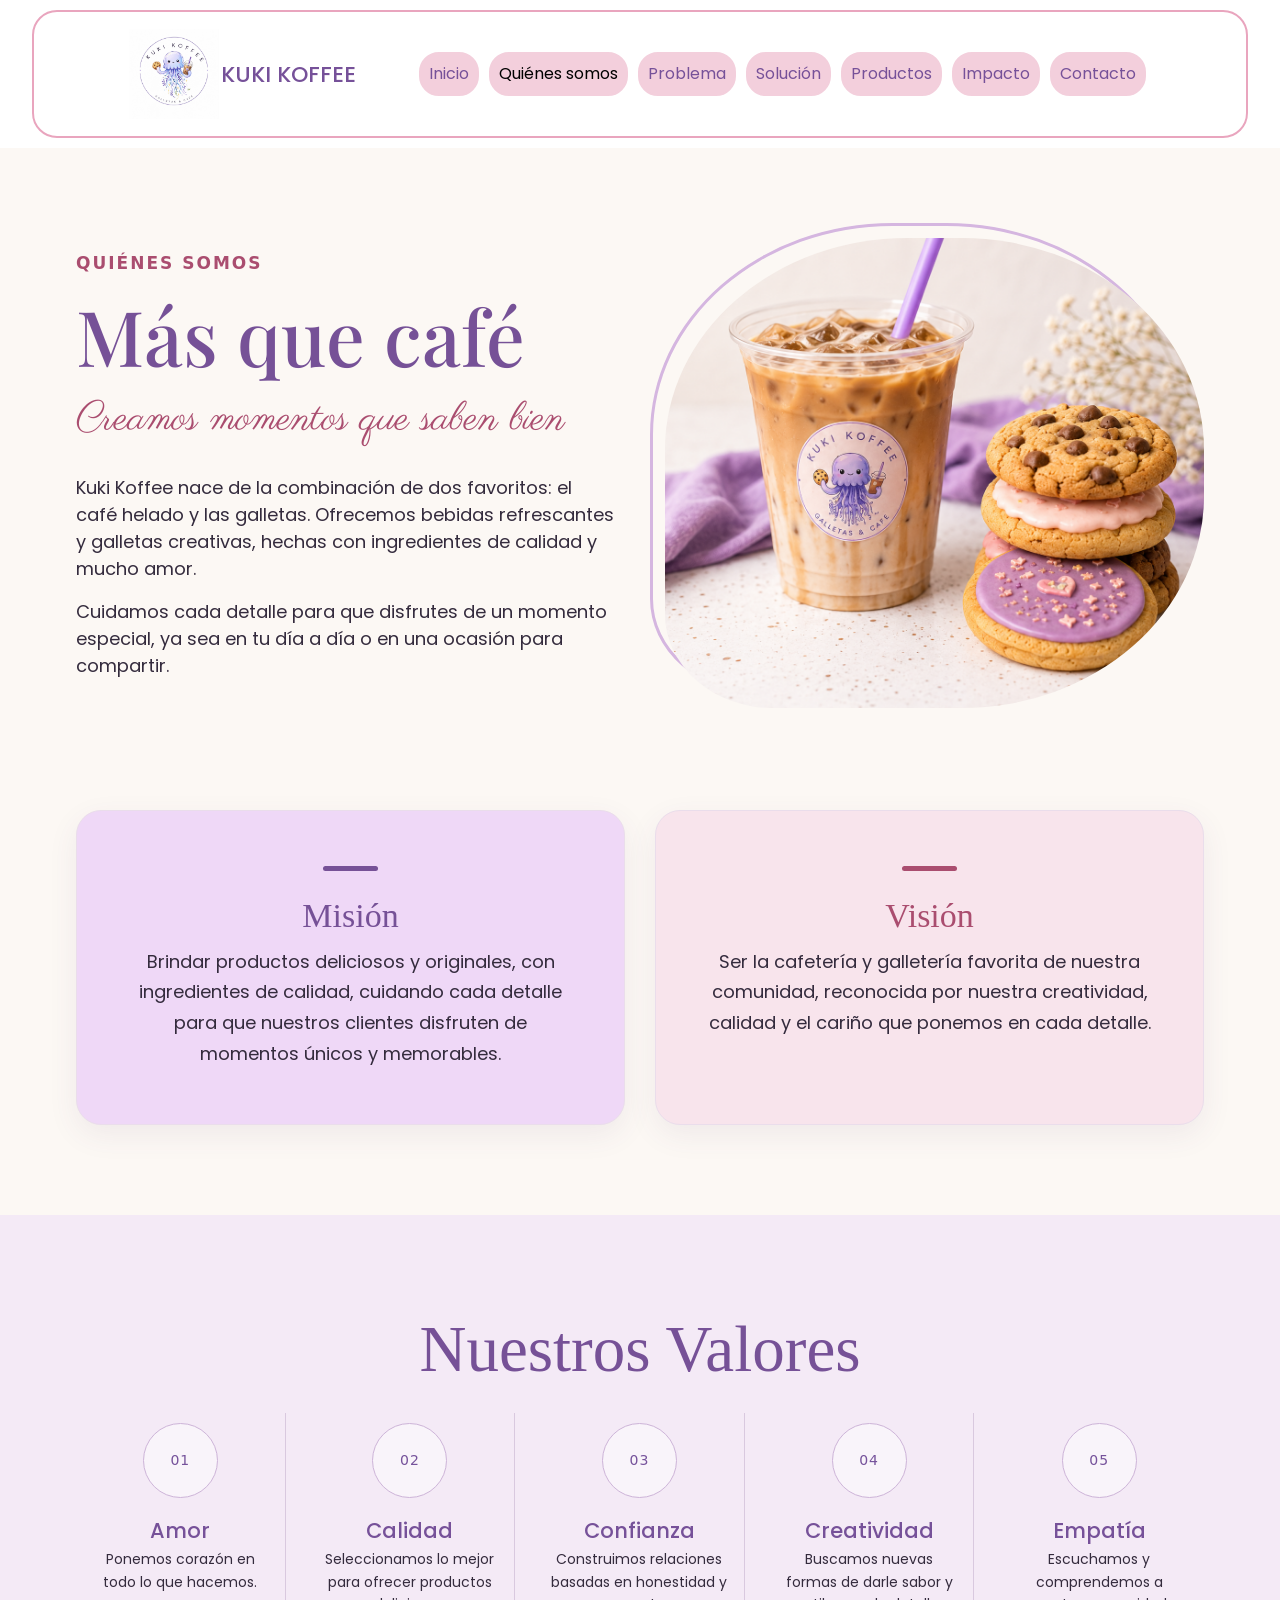
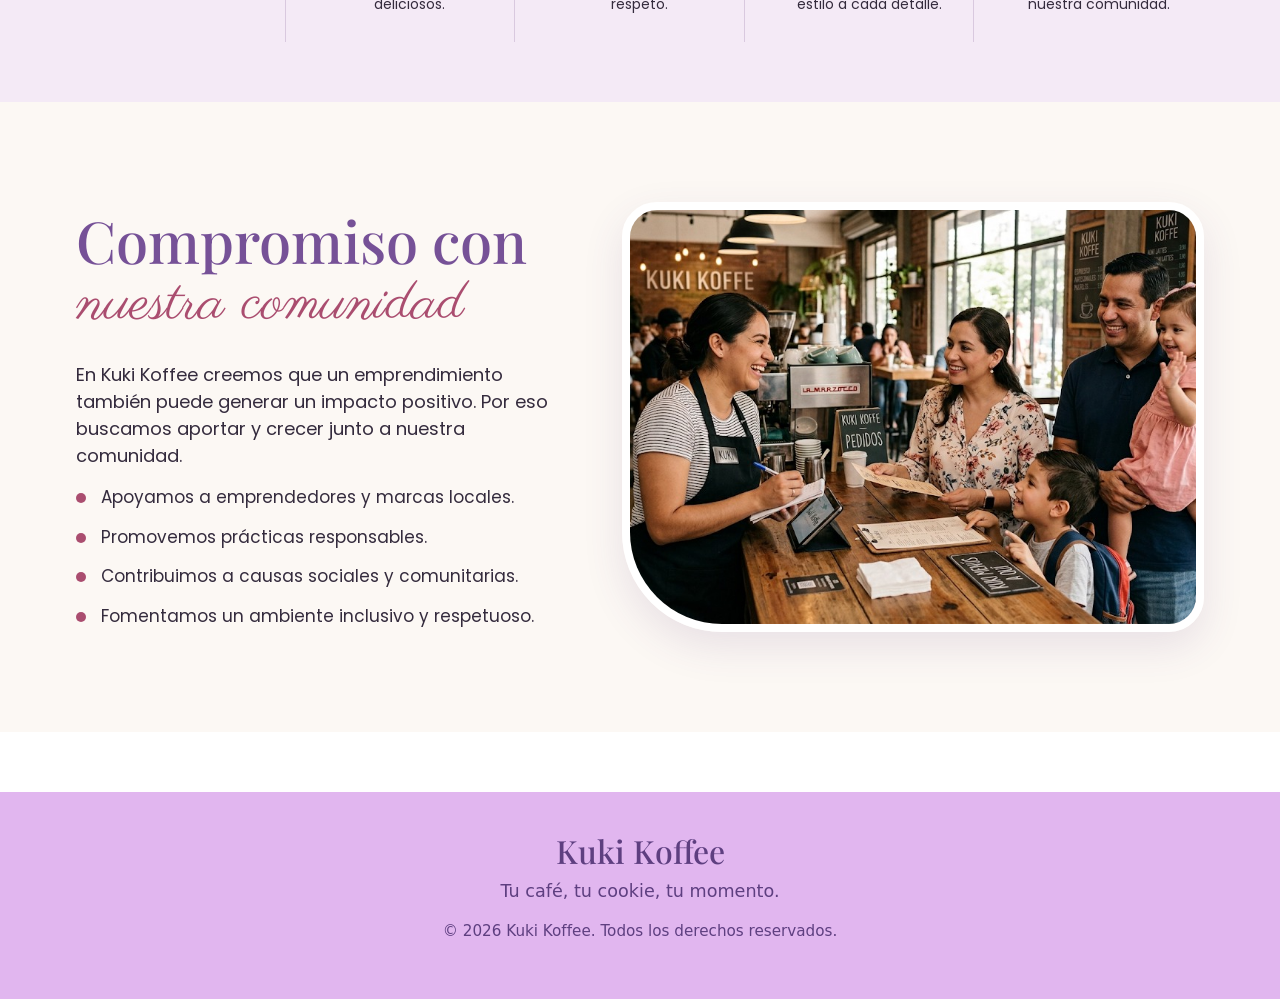
==== Kuki/pages/nosotros.html @ eff8fed7 "Add files via upload" ====
<!DOCTYPE html>
<html lang="es">
<head>
    <meta charset="UTF-8">
    <meta name="viewport" content="width=device-width, initial-scale=1.0">

    <title>Kuki Koffee</title>

    <!-- Google Fonts -->
    <!-- Parte de ayuda de Alex -->
    <link rel="preconnect" href="https://fonts.googleapis.com">
    <link rel="preconnect" href="https://fonts.gstatic.com" crossorigin>
    <link href="https://fonts.googleapis.com/css2?family=Parisienne&family=Playfair+Display:wght@500;600;700&family=Poppins:wght@400;500;600&display=swap" rel="stylesheet">

    <!-- Aqui tambien la de ayuda de Alex -->
    <!-- Bootstrap -->
    <link href="https://cdn.jsdelivr.net/npm/bootstrap@5.3.3/dist/css/bootstrap.min.css" rel="stylesheet">

    <!-- para conectarlo con el CSS -->
    <link rel="stylesheet" href="../css/style.css">
</head>

<body>
    <!-- NAVBAR -->
    <header>
        <nav class="navbar navbar-expand-lg">
            <div class="container">

                <!-- Logo -->
                <a class="navbar-brand" href="../index.html">
                    <img src="../img/logoKuki.jpeg" 
                         alt="Logo de Kuki Koffee">
                    <span>KUKI KOFFEE</span>
                </a>

                <!-- Botón para celular -->
                <button class="navbar-toggler" 
                        type="button" 
                        data-bs-toggle="collapse"
                        data-bs-target="#menu">
                    <span class="navbar-toggler-icon"></span>
                </button>

                <!-- Menú -->
                <div class="collapse navbar-collapse" id="menu">
                    <ul class="navbar-nav ms-auto">
                        <li class="nav-item">
                            <a class="nav-link" href="../index.html">
                                Inicio
                            </a>
                        </li>

                        <li class="nav-item">
                            <a class="nav-link active" href="nosotros.html">
                                Quiénes somos
                            </a>
                        </li>

                        <li class="nav-item">
                            <a class="nav-link" href="problema.html">
                                Problema
                            </a>
                        </li>

                        <li class="nav-item">
                            <a class="nav-link" href="solucion.html">
                                Solución
                            </a>
                        </li>

                        <li class="nav-item">
                            <a class="nav-link" href="productos.html">
                                Productos
                            </a>
                        </li>

                        <li class="nav-item">
                            <a class="nav-link" href="impacto.html">
                                Impacto
                            </a>
                        </li>

                        <li class="nav-item">
                            <a class="nav-link" href="contacto.html">
                                Contacto
                            </a>
                        </li>
                    </ul>
                </div>
            </div>
        </nav>
    </header>

    <main>
<!-- =========================
     QUIÉNES SOMOS
========================= -->

<section class="quienes-somos">
    <div class="container">

        <!-- =========================
             QUIÉNES SOMOS
        ========================= -->
        <div class="about-intro">
            <div class="about-text">
                <span class="minititulo">QUIÉNES SOMOS</span>
                <h1 class="kuki-titulo2">
                    Más que café
                </h1>
                <h2 class="kuki-slogan2">
                    Creamos momentos que saben bien
                </h2>

                <p class="kuki-descripcion">
                    Kuki Koffee nace de la combinación de dos favoritos:
                    el café helado y las galletas. Ofrecemos bebidas
                    refrescantes y galletas creativas, hechas con
                    ingredientes de calidad y mucho amor.
                </p>
                <p class="kuki-descripcion">
                    Cuidamos cada detalle para que disfrutes de un
                    momento especial, ya sea en tu día a día o en una
                    ocasión para compartir.
                </p>
            </div>

            <div class="about-image">
                <img src="../img/quienes.png" alt="Café y galletas Kuki Koffee">
            </div>
        </div>


        <!-- Misión y visión -->
        <div class="mission-vision">

            <div class="info-card mission">
                <div class="card-line"></div>

                <h3>Misión</h3>

                <p>
                    Brindar productos deliciosos y originales,
                    con ingredientes de calidad, cuidando cada
                    detalle para que nuestros clientes disfruten
                    de momentos únicos y memorables.
                </p>
            </div>


            <div class="info-card vision">
                <div class="card-line"></div>

                <h3>Visión</h3>

                <p>
                    Ser la cafetería y galletería favorita de
                    nuestra comunidad, reconocida por nuestra
                    creatividad, calidad y el cariño que ponemos
                    en cada detalle.
                </p>
            </div>

        </div>

    </div>


    <!-- =========================
         VALORES
    ========================= -->

    <section class="valores">

        <div class="container">

            <div class="section-title">
                <h2>Nuestros Valores</h2>
            </div>


            <div class="valores-grid">

                <div class="valor">
                    <div class="valor-circle">
                        <span>01</span>
                    </div>

                    <h3>Amor</h3>

                    <p>
                        Ponemos corazón en todo lo que hacemos.
                    </p>
                </div>


                <div class="valor">
                    <div class="valor-circle">
                        <span>02</span>
                    </div>

                    <h3>Calidad</h3>

                    <p>
                        Seleccionamos lo mejor para ofrecer
                        productos deliciosos.
                    </p>
                </div>


                <div class="valor">
                    <div class="valor-circle">
                        <span>03</span>
                    </div>

                    <h3>Confianza</h3>

                    <p>
                        Construimos relaciones basadas en
                        honestidad y respeto.
                    </p>
                </div>


                <div class="valor">
                    <div class="valor-circle">
                        <span>04</span>
                    </div>

                    <h3>Creatividad</h3>

                    <p>
                        Buscamos nuevas formas de darle sabor
                        y estilo a cada detalle.
                    </p>
                </div>


                <div class="valor">
                    <div class="valor-circle">
                        <span>05</span>
                    </div>

                    <h3>Empatía</h3>

                    <p>
                        Escuchamos y comprendemos a nuestra
                        comunidad.
                    </p>
                </div>

            </div>

        </div>

    </section>


    <!-- =========================
         COMPROMISO
    ========================= -->
    <section class="compromiso">
        <div class="container">
            <div class="compromiso-content">
                <div class="compromiso-text">
                    <h2>
                        Compromiso con
                        <strong>nuestra comunidad</strong>
                    </h2>

                    <p class="kuki-descripcion">
                        En Kuki Koffee creemos que un emprendimiento
                        también puede generar un impacto positivo.
                        Por eso buscamos aportar y crecer junto a
                        nuestra comunidad.
                    </p>


                    <div class="compromisos-list">
                        <div class="compromiso-item">
                            <span></span>
                            <p>
                                Apoyamos a emprendedores y marcas locales.
                            </p>
                        </div>

                        <div class="compromiso-item">
                            <span></span>
                            <p>
                                Promovemos prácticas responsables.
                            </p>
                        </div>

                        <div class="compromiso-item">
                            <span></span>
                            <p>
                                Contribuimos a causas sociales y comunitarias.
                            </p>
                        </div>

                        <div class="compromiso-item">
                            <span></span>
                            <p>
                                Fomentamos un ambiente inclusivo y respetuoso.
                            </p>
                        </div>

                    </div>

                </div>


                <div class="compromiso-image">
                    <img
                        src="../img/kuki-comunidad.jpeg"
                        alt="Kuki Koffee y su comunidad"
                    >
                </div>

            </div>

        </div>

    </section>
    </section>

     <!-- Pie de Página -->
  <footer class="footer">

    <div class="container text-center">

      <h3>Kuki Koffee</h3>

      <p>
        Tu café, tu cookie, tu momento.
      </p>

      <p class="copyright">
        © 2026 Kuki Koffee. Todos los derechos reservados.
      </p>

    </div>

  </footer>

    <!-- Bootstrap JavaScript -->
    <script src="https://cdn.jsdelivr.net/npm/bootstrap@5.3.3/dist/js/bootstrap.bundle.min.js"></script>

    <!-- JavaScript propio -->
    <script src="js/main.js"></script>

</body>

</html>
---- Kuki/css/style.css ----
/*PARTE DE DIANA*/
.body {
    background-color: #FEFEFE;
}

.navbar {
    background-color: #ffffff;
    border: 2px solid #e9a5be;
    border-radius: 25px;

    padding: 12px 25px;
    margin: 10px auto;

    width: 95%;
    max-width: 1400px;

    display: flex;
    align-items: center;
}

.navbar-brand {
    display: flex;
    align-items: center;
    gap: 2px;
}

.navbar-brand img {
    width: 90px;
    height: 90px;
    object-fit: contain;
}

.navbar-brand span {
    font-family: 'Poppins', serif;
    font-size: 22px;
    font-weight: 500;
    color: #765199;
}

.nav-item {
    margin: 0 5px;
}

.nav-link {
    font-family: 'Poppins', sans-serif;
    background-color: #f3cfdc;
    border: 2px solid #f3cfdc;
    border-radius: 20px;
    padding: 8px 25px;
    transition: 0.3s;
}

/* 
=========================
         HERO
==========================
*/
.info {
    transform: translateY(-50px);
}

.kuki-logo {
    width: 620px;
    height: auto;
    object-fit: contain;
    transform: translateY(40px);
}

.kuki-titulo {
    font-family: 'Playfair Display', serif;
    font-size: 98px;
    font-weight: 500;
    color: #765197;
    letter-spacing: 2px;
}

.kuki-slogan {
    font-family: 'Parisienne', cursive;
    color: #aa4d6f;
    font-size: 48px;
}

.kuki-descripcion {
    font-family: 'Poppins', serif;
    font-size: 18px;
}

.btn-kuki {
    font-family: 'Poppins', serif;
    font-size: 17px;
    background-color: #eba9c1;
    border: 2px solid #eba9c1;
    border-radius: 20px;
    padding: 8px 25px;
    transition: 0.3s;
}

.titulo-seccion {
    font-family: 'Playfair Display', serif;
    font-size: 78px;
    font-weight: 400;
    color: #765197;
}

.descripcion-seccion {
    font-family: 'Parisienne', cursive;
    color: #aa4d6f;
    font-size: 38px;
}

.kuki-cafeygalletas {
    width: 100vw;
    margin-left: calc(50% - 50vw);
    margin-right: calc(50% - 50vw);
    padding: 0;
    overflow: hidden;
}

.kuki-cafeygalletas img {
    width: 100%;
    height: auto;
    display: block;
    margin: 0;
}

.subtitulo-seccion {
    font-family: 'Playfair Display', serif;
    font-size: 60px;
    font-weight: 400;
    color: #765197
}

.otro-titulo-seccion {
    font-family: 'Playfair Display', serif;
    font-size: 58px;
    font-weight: 300;
    text-align: center;
    color: #765197;
    margin-bottom: 10px;
}

.tarjeta {
    border-radius: 25px;

    padding: 20px 15px 25px 15px;

    width: 100%;
    min-height: 420px;

    background: linear-gradient(
        to bottom,
        #e3dce7 0%,
        #d9b6e0 60%,
        #b07ece 100%
    );

    display: flex;
    flex-direction: column;
    align-items: center;
    text-align: center;

    box-shadow: 0 8px 20px rgba(117, 85, 166, 0.12);

    transition: transform 0.3s ease,
                box-shadow 0.3s ease;
}

.tarjeta h3 {
    font-family: 'Poppins', serif;
    font-size: 27px;
    color: #7555A6;

    margin-bottom: 12px;
}

.tarjeta p {
    font-family: 'Poppins', sans-serif;
    font-size: 15px;
    line-height: 1.6;
    color: #332D35;
    max-width: 280px;
    margin-bottom: 20px;
}

.imagen-tarjeta {
    width: 320px;
    height: 270px;
    object-fit: contain;
    margin-top: auto;
}

.imagen-conoce {
    width: 90%;
    height: auto;
    display: block;
    margin-left: 0;
    margin-right: auto;
    margin-top: 25px;
}







/* PARTE DE DIANA QUIENES SOMOS */
/* VARIABLES */
:root {
    --morado: #76529b;
    --morado-oscuro: #5b3d7d;
    --morado-claro: #eee3f3;
    --lila: #d8c1df;

    --rosado: #df91b1;
    --rosado-claro: #f8e4ec;

    --crema: #fcf8f4;
    --blanco: #ffffff;

    --texto: #342b3d;
}


/*GENERAL */
.quienes-somos {
    background: #fcf8f4;;
    color: var(--texto);
    overflow: hidden;
}

.container {
    width: 90%;
    max-width: 1200px;
    margin: auto;
}

/*INTRODUCCIÓN*/
.about-intro {
    min-height: 620px;
    display: grid;
    grid-template-columns: 1fr 1fr;
    align-items: center;
    gap: 50px;
    padding: 90px 0;
}

.about-text {
    max-width: 550px;
}

.minititulo {
    color: #aa4d6f;
    font-size: 17px;
    font-weight: 600;
    letter-spacing: 2px;
}

.kuki-titulo2 {
    margin: 12px 0 0;
    color: #765197;
    font-family: 'Playfair Display', serif;
    font-size: clamp(55px, 6vw, 82px);
}

.kuki-slogan2 {
    margin: 15px 0 30px;
    color: #aa4d6f;
    font-size: 40px;
    font-family: 'Parisienne',cursive;
    font-weight: 400;
}

.about-image {
    position: relative;
}

.about-image::before {
    content: "";
    position: absolute;
    width: 100%;
    height: 100%;
    border: 3px solid #d5b6e0;
    border-radius: 45% 45% 45% 20%;
    top: -15px;
    left: -15px;
    z-index: 0;
}

.about-image img {
    position: relative;
    width: 100%;
    height: 470px;
    object-fit: cover;
    border-radius: 45% 45% 45% 20%;
    z-index: 1;
}

/* MISIÓN Y VISIÓN */
.mission-vision {
    display: grid;
    grid-template-columns: 1fr 1fr;
    gap: 30px;
    padding: 12px 0 90px;
}

.info-card {
    position: relative;
    padding: 55px 50px;
    min-height: 300px;
    border-radius: 25px;
    border: 1px solid #eaddeb;
    box-shadow: 0 10px 30px rgba(93, 65, 115, .08);
    text-align: center;
    overflow: hidden;
}

.info-card.mission {
    background: #efd8f7;
}

.info-card.vision {
    background: #f8e4ec
}

.card-line {
    width: 55px;
    height: 5px;
    margin: 0 auto 25px;
    border-radius: 10px;
    background: #765197;
}

.vision .card-line {
    background: #aa4d6f;
}

.info-card h3 {
    color: #765197;
    font-family: Georgia, serif;
    font-size: 34px;
    margin-bottom: 10px;
}

.vision h3 {
    color: #aa4d6f;
}

.info-card p {
    font-family: 'Poppins', serif;
    max-width: 500px;
    margin: auto;
    font-size: 18px;
    line-height: 1.7;
}


/* VALORES */
.valores {
    background: #f4eaf6;
    padding: 60px 0;
}
.section-title {
    text-align: center;
    margin-bottom: 55px;
}

.section-title h2 {
    margin: 5px 0;
    color: #765197;
    font-family: Georgia, serif;
    font-size: 65px;
}

.valores-grid {
    display: grid;
    grid-template-columns: repeat(5, 1fr);
    gap: 20px;
}

.valor {
    text-align: center;
    padding: 10px 15px;
}

.valor-circle {
    width: 75px;
    height: 75px;
    margin: 0 auto 20px;
    border-radius: 50%;
    border: 1px solid #cdb4d8;
    background: rgba(255,255,255,.5);
    display: flex;
    align-items: center;
    justify-content: center;
}

.valor-circle span {
    color: var(--morado);
    font-size: 14px;
    letter-spacing: 1px;
}

.valor h3 {
    color: #765199;
    font-family: 'Poppins', serif;
    font-size: 21px;
    margin-bottom: 5px;
}

.valor p {
    font-family: 'Poppins', serif;
    font-size: 14px;
    line-height: 1.6;
}


/* Separadores */

.valor:not(:last-child) {
    border-right: 1px solid #d9c9df;
}


/* COMPROMISO */
.compromiso {
    background: #fcf8f4;
    padding: 100px 0;
}
.compromiso-content {
    display: grid;
    grid-template-columns: .9fr 1.1fr;
    gap: 70px;
    align-items: center;
}

.compromiso-text h2 {
    color: #765197;
    font-family: 'Playfair Display', serif;
    font-size: 58px;
    line-height: 1.1;
    margin: 5px 0 25px;
}
.compromiso-text h2 strong {
    font-family: 'Parisienne', cursive;
    color: #aa4d6f;
    display: block;
    font-size: 58px;
    font-weight: 400;
}

.compromisos-list {
    display: flex;
    flex-direction: column;
    gap: 14px;
}
.compromiso-item {
    display: flex;
    align-items: center;
    gap: 15px;
}
.compromiso-item span {
    width: 10px;
    height: 10px;
    flex-shrink: 0;
    border-radius: 50%;
    background:#aa4d6f;;
}

.compromiso-item p {
    font-family: 'Poppins', serif;
    font-size: 17px;
    margin: 0%;
}

/* Imagen */
.compromiso-image {
    position: relative;
}

.compromiso-image img {
    width: 100%;
    height: 430px;
    object-fit: cover;
    border-radius: 35px 35px 35px 100px;
    border: 8px solid white;
    box-shadow: 0 15px 40px rgba(91, 61, 125, .12);
}


/* =========================
   RESPONSIVE
========================= */

@media (max-width: 900px) {

    .about-intro {
        grid-template-columns: 1fr;

        padding: 70px 0;

        gap: 40px;
    }


    .about-text {
        max-width: 100%;
    }


    .mission-vision {
        grid-template-columns: 1fr;
    }


    .valores-grid {
        grid-template-columns: repeat(2, 1fr);

        gap: 35px;
    }


    .valor:not(:last-child) {
        border-right: none;
    }


    .compromiso-content {
        grid-template-columns: 1fr;

        gap: 40px;
    }

}


@media (max-width: 600px) {

    .about-text h1 {
        font-size: 55px;
    }


    .about-text h2 {
        font-size: 24px;
    }


    .about-image img {
        height: 350px;
    }


    .info-card {
        padding: 40px 25px;
    }


    .valores-grid {
        grid-template-columns: 1fr;
    }


    .section-title h2 {
        font-size: 38px;
    }


    .compromiso-text h2 {
        font-size: 38px;
    }


    .compromiso-text h2 strong {
        font-size: 32px;
    }


    .compromiso-image img {
        height: 330px;
    }

}










/* Parte Yesly */
.problema-pagina {
    font-family: 'Poppins', sans-serif;
    color: #302338;
    overflow: hidden;
}

.problema-pagina h1,
.problema-pagina h2,
.problema-pagina h3 {
    font-family: 'Playfair Display', serif;
}


/* ---------------------------------------------------------
   HERO - EL PROBLEMA
   --------------------------------------------------------- */

.problema-hero {
    position: relative;
    padding: 10px 0 10px;
    background: #faf7fc,

}

.problema-etiqueta {
    font-family: 'Parisienne', cursive;
    color: #aa4d6f;
    font-size: 48px;
    display: inline-block;
}

.problema-titulo {
    font-family: 'Playfair Display', serif;
    font-size: 58px;
    font-weight: 500;
    color: #765197;
    letter-spacing: 2px;
}

.problema-imagen {
    position: relative;
    z-index: 2;
    width: 85%;
    max-width: 500px;
    height: 430px;
    object-fit: cover;
}
.problema-causas {
    padding: 100px 0;
    background-color: #fcf8f4;
}

.problema-encabezado {
    max-width: 700px;
    margin: 0 auto;
    text-align: center;
}

/* Tarjetas */
.problema-card {
    position: relative;
    padding: 55px 50px;
    min-height: 300px;
    border-radius: 25px;
    box-shadow: 0 10px 30px rgba(93, 65, 115, 0.08);
    overflow: hidden;
    transition: transform 0.3s ease, box-shadow 0.3s ease;
}

.problema-card:hover {
    transform: translateY(-5px);
    box-shadow: 0 15px 35px rgba(93, 65, 115, 0.12);
}

.problema-card-causa {
    background: #efd8f7;
}

.problema-card-consecuencia {
    background: #f8e4ec;
}

/* Línea decorativa superior */
.card-line {
    width: 55px;
    height: 5px;
    margin: 0 auto 25px;
    border-radius: 10px;
    background: #765197;
}

.problema-card-consecuencia .card-line {
    background: #aa4d6f;
}

/* Títulos centrados */
.problema-card-contenido h3 {
    color: #765197;
    font-family: Georgia, serif;
    font-size: 34px;
    margin-bottom: 25px;
    text-align: center;
}

.problema-card-contenido h3.a {
    color: #aa4d6f;
}

/* Listas alineadas a la izquierda */
.problema-card-contenido ul {
    list-style: none;
    padding: 0;
    margin: 0;
}

.problema-card-contenido li {
    position: relative;
    padding-left: 22px;
    margin-bottom: 14px;
    font-family: 'Poppins', sans-serif;
    color: #5f5363;
    font-size: 16px;
    line-height: 1.6;
    text-align: left;
}

/* Círculo/Viñeta personalizada */
.problema-card-contenido li::before {
    content: "";
    position: absolute;
    top: 9px;
    left: 0;
    width: 8px;
    height: 8px;
    border-radius: 50%;
    background: #aa4d6f;
}

.problema-card-causa .problema-card-contenido li::before {
    background: #765197;
}

/* ---------------------------------------------------------
   PÚBLICO OBJETIVO
   --------------------------------------------------------- */

.problema-publico {
    padding: 100px 0;
    background: #ffffff 100%;
}

.problema-publico-card {
    height: 100%;
    padding: 40px 30px;
    background-color: #f8e4ec;
    border-radius: 22px;
    text-align: center;
}

.problema-publico-numero {
    width: 55px;
    height: 55px;
    margin: 0 auto 22px;
    display: flex;
    align-items: center;
    justify-content: center;
    border-radius: 50%;
    background: #efe2f1;
    color: #8b4f98;
    font-family: 'Playfair Display', serif;
    font-size: 24px;
}

.problema-publico-card h3 {
    margin-bottom: 15px;
    color: #765197;
    font-family: Georgia, serif;
    font-size: 29px;
}

.problema-publico-card p {
    margin: 0;
    font-family: 'Poppins', sans-serif;
    color: #5f5363;
    font-size: 16px;
    line-height: 1.8;
}


/* ---------------------------------------------------------
   NECESIDADES
   --------------------------------------------------------- */

.problema-necesidades {
    padding: 100px 0;
    background-color: #faf7fc;
}

.problema-necesidad-card {
    position: relative;
    height: 100%;
    padding: 35px 28px;
    border-radius: 20px;
    background: #f7e5fc;
    border: 1px solid #eaddea;
    transition: transform 0.3s ease, box-shadow 0.3s ease;
}
.problema-necesidad-numero {
    font-family: 'Playfair Display', serif;
    display: block;
    margin-bottom: 18px;
    color: #a15bac;
    font-size: 16px;
    font-weight: 600;
}

.problema-necesidad-card h3 {
    margin-bottom: 13px;
    color: #42294d;
    font-size: 24px;
    text-align: center;
    line-height: 1.8;
}

.problema-necesidad-card p {
    margin: 0;
    font-family: 'Poppins', sans-serif;
    color: #5f5363;
    font-size: 16px;
    line-height: 1.8;
    text-align: center;
}


/* ---------------------------------------------------------
   SECCIÓN FINAL
   --------------------------------------------------------- */
.problema-final {
    position: relative;
    padding: 60px 0 20px;
    background: var(--blanco);
}

.problema-final-contenido {
    position: relative;
    z-index: 2;
    max-width: 700px;
    margin: 0 auto;
    text-align: center;
}

.problema-final-contenido span,
.problema-final-contenido .etiqueta {
    display: block;
    margin-bottom: 20px;
    letter-spacing: 2px;
}

.problema-final-contenido h2 {
    margin-bottom: 25px;
    line-height: 1.2;
}

.problema-final-contenido p {
    margin-bottom: 35px;
    line-height: 1.6;
}

.problema-final-contenido a {
    display: inline-block;
    margin-top: 10px;
}

/* ---------------------------------------------------------
   BOTÓN
   --------------------------------------------------------- */

.problema-boton {
    display: inline-block;
    padding: 14px 30px;
    border-radius: 50px;
    background-color: #ffffff;
    color: #5b3564;
    text-decoration: none;
    font-weight: 500;
    transition: all 0.3s ease;
}

.problema-boton:hover {
    background-color: #efc6dc;
    color: #43294c;
    transform: translateY(-3px);
}


/* ---------------------------------------------------------
   RESPONSIVE
   --------------------------------------------------------- */

@media (max-width: 991px) {

    .problema-hero {
        padding: 80px 0;
    }

    .problema-imagen-contenedor {
        min-height: 400px;
        margin-top: 20px;
    }

    .problema-imagen {
        width: 75%;
        height: 380px;
    }

    .problema-circulo-decorativo {
        width: 340px;
        height: 340px;
    }

    .problema-causas,
    .problema-publico,
    .problema-necesidades {
        padding: 80px 0;
    }

}


@media (max-width: 767px) {

    .problema-hero {
        padding: 60px 0;
    }

    .problema-titulo {
        font-size: 2.7rem;
    }

    .problema-texto {
        font-size: 0.92rem;
    }

    .problema-imagen-contenedor {
        min-height: 330px;
    }

    .problema-imagen {
        width: 78%;
        height: 320px;
    }

    .problema-circulo-decorativo {
        width: 280px;
        height: 280px;
    }

    .problema-card {
        padding: 35px 28px;
    }

    .problema-causas,
    .problema-publico,
    .problema-necesidades {
        padding: 65px 0;
    }

    .problema-final {
        padding: 80px 20px;
    }

}


@media (max-width: 480px) {

    .problema-titulo {
        font-size: 2.3rem;
    }

    .problema-imagen {
        width: 85%;
        height: 290px;
    }

    .problema-circulo-decorativo {
        width: 245px;
        height: 245px;
    }
}





/*PARTE DE SHATTY*/
/*VARIABLES Y RESET GENERAL */
:root {
  --kuki-lavanda: #765197;
  --kuki-lavanda-oscura: #5e3f80;
  --kuki-lavanda-suave: #eee7f6;
  --kuki-lavanda-media: #7555A6;
  --kuki-fresa: #eba9c1;
  --kuki-fresa-intensa: #aa4d6f;
  --kuki-fresa-pastel: #f3cfdc;
  --kuki-fresa-borde: #e9a5be;
  --kuki-crema: #fffafc;
  --kuki-tostado: #41384b;
  --kuki-blanco: #ffffff;
  --kuki-footer-bg: #E1B6EF;
  --rosado-claro: #fcebf3;
  --morado-claro: #f3e8f5;
  --sombra-magica: 0 12px 30px rgba(118, 81, 154, 0.13);
}

* {
  box-sizing: border-box;
  margin: 0;
  padding: 0;
}

/*ELEMENTOS GLOBALES / SECCIONES GENERALES*/
.experiencia-kuki {
  width: 100%;
  margin: 0 auto;
}

/* Encabezado Principal */
.experiencia-kuki > header {
  padding: 60px 20px 40px;
  max-width: 1120px;
  margin: 0 auto;
}

.titulo-ok {
  text-align: center;
  font-family: 'Playfair Display', serif;
  font-size: clamp(25px, 5vw, 4rem);
  color: var(--kuki-lavanda);
  margin-bottom: 10px;
}

.eslogan-oki {
  color: var(--kuki-fresa-intensa);
  font-family: 'Parisienne', cursive;
  font-size: clamp(2.2rem, 4vw, 3rem);
  margin-bottom: 18px;
}

.intro-deliciosa {
  font-family: 'Poppins', sans-serif;
  max-width: 760px;
  margin: auto;
  font-size: 1.25rem;
  font-weight: 500;
  line-height: 1.6;
}

/* BLOQUE 1: NUESTRA SOLUCIÓN (Fondo Crema) */
.bloque-experiencias {
  background-color: var(--kuki-crema);
  border-top: 1px solid rgba(234, 221, 236, 0.6);
  border-bottom: 1px solid rgba(234, 221, 236, 0.6);
  padding: 80px 0;
}

.bloque-experiencias > .encabezado-seccion,
.bloque-experiencias > .okay-sabores {
  width: min(1120px, 92%);
  margin-left: auto;
  margin-right: auto;
}

.encabezado-seccion {
  font-family: 'Playfair Display', serif;
  color: var(--kuki-fresa-intensa);
  text-align: center;
  margin-bottom: 45px;
}

.encabezado-seccion h2 {
  font-size: clamp(2.2rem, 4vw, 3.2rem);
  margin-bottom: 10px;
}

.encabezado-seccion p {
  max-width: 700px;
  margin: auto;
  font-size: 1.2rem;
}

.okay-sabores {
  display: grid;
  grid-template-columns: repeat(3, 1fr);
  gap: 25px;
}

.tarjeta-delicia {
  background: var(--kuki-blanco);
  border: 1px solid #eaddec;
  border-radius: 25px;
  padding: 38px 24px;
  text-align: center;
  box-shadow: var(--sombra-magica);
  transition: transform .25s ease, box-shadow .25s ease;
}

.tarjeta-delicia:hover {
  transform: translateY(-7px);
  box-shadow: 0 18px 35px rgba(118, 81, 154, 0.18);
}

.tarjeta-delicia h3 {
  color: var(--kuki-fresa-intensa);
  margin-bottom: 12px;
  font-size: 1.5rem;
  font-family: 'Playfair Display', serif;
}

.tarjeta-delicia p {
  font-size: 1.1rem;
  font-family: 'Poppins', sans-serif;
  color: var(--kuki-tostado);
  line-height: 1.5;
}

/* BLOQUE 2: DIFERENCIADORES (Fondo Blanco) */
.seccion-diferenciadores {
  width: min(1120px, 92%);
  margin: 90px auto;
  display: grid;
  grid-template-columns: 0.9fr 1.1fr;
  gap: 32px;
  align-items: stretch;
}

.panel-destacado-morado {
  padding: 45px;
  border-radius: 28px;
  background: var(--morado-claro);
  color: var(--kuki-blanco);
  box-shadow: var(--sombra-magica);
  display: flex;
  flex-direction: column;
  justify-content: center;
}

.panel-destacado-morado h2 {
  font-family: 'Playfair Display', serif;
  color: var(--kuki-lavanda);
  font-size: 2.5rem;
  margin-bottom: 15px;
}

.panel-destacado-morado p {
  font-family: 'Poppins', sans-serif;
  color: var(--kuki-tostado);
  font-size: 1.15rem;
  line-height: 1.6;
}

.lista-puntos-clave {
  list-style: none;
  display: grid;
  gap: 16px;
}

.lista-puntos-clave li {
  background: var(--kuki-blanco);
  border: 1px solid #eaddec;
  border-radius: 18px;
  padding: 20px 24px;
  font-size: 1.1rem;
  font-family: 'Poppins', sans-serif;
  box-shadow: 0 7px 18px rgba(118, 81, 154, 0.07);
}

.lista-puntos-clave strong {
  color: var(--kuki-lavanda);
  font-family: 'Poppins', sans-serif;
}

/* BLOQUE 3: CÓMO FUNCIONA (Fondo Crema) */
.receta-paso-a-paso {
  background-color: var(--kuki-crema);
  border-top: 1px solid rgba(234, 221, 236, 0.6);
  padding: 80px 0 0;
  text-align: center;
}

.receta-paso-a-paso > .encabezado-seccion,
.receta-paso-a-paso > .linea-de-pasos {
  width: min(1120px, 92%);
  margin-left: auto;
  margin-right: auto;
}

.linea-de-pasos {
  margin-top: 40px;
  display: grid;
  grid-template-columns: repeat(3, 1fr);
  gap: 25px;
  justify-content: center;
}

.tarjeta-paso {
  padding: 35px 24px;
  background: var(--kuki-blanco);
  border: 1px solid #eaddec;
  border-radius: 25px;
  box-shadow: var(--sombra-magica);
  display: flex;
  flex-direction: column;
  align-items: center;
  justify-content: center;
  text-align: center;
  transition: transform 0.3s ease;
}

.tarjeta-paso:hover {
  transform: translateY(-5px);
}

.insignia-numero {
  width: 52px;
  height: 52px;
  margin: 0 auto 18px auto;
  border-radius: 50%;
  display: flex;
  align-items: center;
  justify-content: center;
  background: var(--rosado-claro);
  color: var(--kuki-fresa-intensa);
  font-weight: 600;
  font-size: 1.3rem;
  font-family: 'Poppins', sans-serif;
}

.tarjeta-paso h3 {
  font-size: 1.5rem;
  font-family: 'Playfair Display', serif;
  color: var(--kuki-fresa-intensa);
  margin-bottom: 10px;
}

.tarjeta-paso p {
  font-size: 1.1rem;
  font-family: 'Poppins', sans-serif;
  color: var(--kuki-tostado);
  margin-bottom: 0;
  line-height: 1.5;
}

/* 7. PIE DE PÁGINA, El hermosicimo footer*/
.footer {
  margin-top: 60px;
  padding: 40px 0;
  background-color: var(--kuki-footer-bg);
  color: var(--kuki-lavanda-oscura);
}

.footer h3 {
  font-family: 'Playfair Display', serif;
  font-size: 2rem;
  color: var(--kuki-lavanda-oscura);
}

.footer p {
  font-size: 1.1rem;
}

.footer .copyright {
  font-size: 0.95rem;
  margin-top: 10px;
}


/* Coso responsive */
@media (max-width: 850px) {
  .mosaico-sabores,
  .seccion-diferenciadores,
  .linea-de-pasos {
    grid-template-columns: 1fr;
  }

  .panel-destacado-morado {
    text-align: center;
  }
}

@media (max-width: 550px) {
  .experiencia-kuki {
    width: 94%;
    margin-top: 18px;
  }

  .tarjeta-bienvenida {
    padding: 40px 18px;
  }

  .tarjeta-delicia,
  .caja-propuesta-valor,
  .panel-destacado-morado,
  .tarjeta-paso {
    padding: 25px 18px;
  }
}

















/* PARTE DE LESLY */
/* FORMULARIO*/
.contact-header {
    text-align: center;
    margin-bottom: 35px;
}

.contact-title {
    font-family: 'Playfair Display', serif;
    font-size: 48px;
    font-weight: 600;
    color: #765197;
    margin: 10px 0;
}

.contact-subtitle {
    font-size: 16px;
    color: #7d6872;
}


/*Diseño del menu de navegacion*/

.navbar {
    background-color: #ffffff;
    border: 2px solid #e9a5be;
    border-radius: 25px;

    padding: 12px 25px;
    margin: 10px auto;

    width: 95%;
    max-width: 1400px;

    display: flex;
    align-items: center;
    /* AGREGA ESTO: separa el logo a la izquierda y los botones a la derecha */
    justify-content: space-between; 
}

/* AGREGA ESTO: si tus .nav-item están dentro de un <ul> o <div> con clase .navbar-nav */
.navbar-nav {
    display: flex;
    align-items: center;
    list-style: none; /* quita los puntos si es una lista ul */
    margin: 0;
    padding: 0;
}

.nav-item {
    margin: 0 5px;
}

.nav-link {
    font-family: 'Poppins', sans-serif;
    background-color: #f3cfdc;
    border: 2px solid #f3cfdc;
    border-radius: 20px;
    padding: 8px 25px;
    transition: 0.3s;
    text-decoration: none; /* quita el subrayado de los enlaces */
    color: #765199;        /* asegura un color de texto visible */
    display: inline-block;
}

.nav-link:hover {
    background-color: #eba9c1;
    border-color: #eba9c1;
}

/* FORMULARIO*/

.contact-section {
    width: 90%;
    max-width: 700px;
    margin: 0 auto 30px;
    padding: 35px 40px;

    background-color: #ffffff;
    border: 1px solid #efd8e2;
    border-radius: 25px;
    box-shadow: 0 5px 18px rgba(118, 81, 151, 0.08);
}

.contact-form {
    display: grid;
    grid-template-columns: 1fr 1fr;
    gap: 22px 25px;
}

.span-all {
    grid-column: 1 / -1;
}

.form-group textarea {
    min-height: 110px;
    resize: none;
}

.form-group {
    display: flex;
    flex-direction: column;
    gap: 6px;
    resize: none;
}

.contact-form label {
    color: #151515;
    font-size: 13px;
}

.form-group :is(input, textarea) {
    padding: 14px 12px;
    border-radius: 8px;
    font-size: 14px;
    outline: 0;
    background: transparent;
    border: 1px solid #d1d1d1;
}



/* Cada campo */

.form-group {
    display: flex;
    flex-direction: column;
}


/* Etiquetas */

.form-group label {
    font-size: 14px;
    font-weight: 600;
    color: #765197;
    margin-bottom: 8px;
}


/* Campos (nombre, telefono, correo, mensaje)*/

.form-group input,
.form-group textarea {
    width: 100%;
    padding: 13px 15px;

    background-color: #fffafd;
    border: 1px solid #dfc9d5;
    border-radius: 12px;

    font-family: 'Poppins', sans-serif;
    font-size: 14px;
    color: #4b3a43;

    transition: 0.3s;
}


/* PLACEHOLDER */

.form-group input::placeholder,
.form-group textarea::placeholder {
    color: #aa9ba3;
}


/* El efecto de selecion */

.form-group input:focus,
.form-group textarea:focus {
    outline: none;
    border-color: #aa4d6f;
    box-shadow: 0 0 0 3px rgba(170, 77, 111, 0.10);
    background-color: #ffffff;
}


/* Parte de mensaje */

.form-group textarea {
    height: 120px;
    resize: vertical;
}


/*Diseño del boton */

.submit-btn {
    grid-column: 1 / 3;

    width: 170px;
    margin: 5px auto 0;
    padding: 12px 20px;

    border: none;
    border-radius: 20px;

    background-color: #765197;
    color: white;

    font-family: 'Poppins', sans-serif;
    font-size: 15px;
    font-weight: 600;

    cursor: pointer;
    transition: 0.3s;
}

.submit-btn:hover {
    background-color: #aa4d6f;
    transform: translateY(-2px);
}


/* Telefono de contacto */

.phone-contact {
    width: 90%;
    max-width: 700px;
    margin: 0 auto 45px;
    padding: 22px;

    text-align: center;

    background-color: #f8f3f7;
    border: 1px solid #e1d5df;
    border-radius: 20px;
}

.phone-text {
    font-size: 15px;
    font-weight: 400;
    color: #6f5b65;
    margin-bottom: 8px;
}

.phone-number {
    display: inline-block;

    color: #765197;
    font-size: 21px;
    font-weight: 600;
    text-decoration: none;

    transition: 0.3s;
}

.phone-number:hover {
    color: #aa4d6f;
}


/* Diseño de preguntas frecuentes*/

.faq-section {
    width: 90%;
    max-width: 700px;
    margin: 0 auto;
}

.faq-title {
    font-family: 'Playfair Display', serif;
    text-align: center;

    font-size: 32px;
    font-weight: 600;
    color: #765197;

    margin-bottom: 25px;
}


/* Cada pregunta */

.faq-item {
    margin-bottom: 12px;

    background-color: white;
    border: 1px solid #ead7e1;
    border-radius: 15px;

    overflow: hidden;
    box-shadow: 0 3px 10px rgba(118, 81, 151, 0.05);
}


/* Posibles preguntas */

.faq-item summary {
    padding: 17px 20px;

    font-size: 15px;
    font-weight: 600;
    color: #5d426d;

    cursor: pointer;
    list-style: none;
}


/* cosa del triangulo */

.faq-item summary::-webkit-details-marker {
    display: none;
}


/* Signos decorativos + */

.faq-item summary::after {
    content: "+";
    float: right;

    font-size: 20px;
    color: #aa4d6f;
}


/* Colores cuano se habre que se vea bien */

.faq-item[open] summary {
    background-color: #faf1f6;
    color: #aa4d6f;
}

.faq-item[open] summary::after {
    content: "−";
}


/* REspuestas de las preguntas*/

.faq-item p {
    margin: 0;
    padding: 0 20px 18px;

    font-size: 14px;
    line-height: 1.7;

    color: #76666e;
    background-color: #faf1f6;
}


/*Parte de contacto*/

@media (max-width: 650px) {

    .container {
        width: 95%;
        padding-top: 25px;
    }

    .contact-title {
        font-size: 38px;
    }

    .contact-subtitle {
        font-size: 14px;
    }

    .contact-section {
        width: 100%;
        padding: 25px 20px;
    }

    .contact-form {
        grid-template-columns: 1fr;
        gap: 18px;
    }

    .submit-btn {
        grid-column: 1;
    }

    .phone-contact,
    .faq-section {
        width: 100%;
    }

    .faq-title {
        font-size: 28px;
    }
}


/* Asegura que el contenedor active el grid en 2 columnas */
.contact-form {
    display: grid;
    grid-template-columns: repeat(2, 1fr);
    column-gap: 20px;
    row-gap: 18px;
}

.form-group {
    display: flex;
    flex-direction: column;
    gap: 6px;
}

/* Aplica esto a la caja del mensaje para que abarque las 2 columnas */
.form-group.span-all,
.span-all {
    grid-column: 1 / -1;
}

/* Ajustes del textarea para fijar el tamaño de el cuadro de mensaje */
.form-group textarea {
    min-height: 110px;
    max-height: 110px; /* Evita que crezca */
    resize: none;      /* Oculta la esquina de redimensionar (Amen) */
}













/* Parte de WENDY */
/* --- 2da seccion --- */
.main-container {
  max-width: 1100px;
  margin: 0 auto;
}

.section-title {
    margin-top: 35px;
   font-family: 'Playfair Display', serif;
  color: #6a4f82;
  font-size: 38px;
  margin-bottom: 25px;
  text-align: center;
}

/* --- El buscador u el filro--- */
.controles {
  display: flex;
  justify-content: center;
  gap: 15px;
  margin-bottom: 35px;
}

.input-control, 
.select-control {
  padding: 10px 20px;
  font-size: 14px;
  border: 1px solid #e2d3dd;
  border-radius: 20px;
  outline: none;
  background-color: #fbf7f9;
  color: #5a4b5c;

  /* Aplica la tipografía Poppins */
  font-family: 'Poppins', sans-serif;

  /* Modifica estos valores para hacerlos más largos */
  width: 100%;
  max-width: 280px; 
}

/* --- Las Tarjetas de Productos --- */
.grid-productos {
  display: grid;
  grid-template-columns: repeat(auto-fill, minmax(250px, 1fr));
  gap: 25px;
}

.tarjeta-producto {
  background-color: #ffffff;
  border: 1px solid #efe4eb;
  border-radius: 20px;
  padding: 18px;
  display: flex;
  flex-direction: column;
  box-shadow: 0 4px 12px rgba(106, 79, 130, 0.05);
  transition: transform 0.2s ease, box-shadow 0.2s ease;
}

.tarjeta-producto:hover {
  transform: translateY(-4px);
  box-shadow: 0 6px 16px rgba(106, 79, 130, 0.1);
}

.tarjeta-producto img {
  width: 100%;
  height: 180px;
  object-fit: cover;
  border-radius: 15px;
  margin-bottom: 12px;
  background-color: #f9f2f5;
}

.tarjeta-producto h3 {
    font-family: 'Playfair Display', serif;
  color: #6a4f82;
  font-size: 22px;
  margin-bottom: 8px;
}

.tarjeta-producto p {
    font-family: 'Poppins', serif;
  font-size: 13px;
  color: #7a6b7c;
  line-height: 1.4;
  margin-bottom: 10px;
}

.tarjeta-producto small {
    font-family: 'Poppins', serif;
  font-size: 12px;
  color: #9a8a9c;
  margin-bottom: 15px;
}

.tarjeta-footer {
  display: flex;
  justify-content: space-between;
  align-items: center;
  margin-top: auto;
  padding-top: 10px;
  border-top: 1px dashed #efe4eb;
}

.precio {
    font-family: 'Poppins', serif;
  font-size: 18px;
  font-weight: bold;
  color: #6a4f82;
}

.btn-cotizar {
    font-family: 'Poppins', serif;
  background-color: #f2dbe4;
  color: #6a4f82;
  border: none;
  padding: 8px 16px;
  border-radius: 15px;
  font-weight: 600;
  cursor: pointer;
  transition: background-color 0.2s ease;
}

.btn-cotizar:hover {
  background-color: #e8c6d4;
}






/* =========================
PARTE DE ISAAAAAAAAAA
   PARTE DE "IMPACTO" (ESTILO QUIÉNES SOMOS)
========================= */

.impacto-hero {
    background: #fcf8f4;
    padding: 90px 0 70px;
    text-align: center;
}

.impacto-hero .impacto-mini {
    color: #aa4d6f;
    font-family: 'Poppins', sans-serif;
    font-size: 15px;
    font-weight: 600;
    letter-spacing: 2px;
}

.impacto-hero h1 {
    color: #765197;
    font-family: 'Playfair Display', serif;
    font-size: clamp(45px, 5vw, 62px);
    line-height: 1.15;
    margin: 15px auto;
    max-width: 800px;
}

.impacto-hero h1 strong {
    font-family: 'Parisienne', cursive;
    color: #aa4d6f;
    font-weight: 400;
}

.impacto-hero p {
    color: #342b3d;
    font-family: 'Poppins', sans-serif;
    font-size: 17px;
    line-height: 1.7;
    max-width: 700px;
    margin: 20px auto 0;
}


/* --- IMPACTO SOCIAL (TARJETAS ESTILO MISIÓN/VISIÓN) --- */

.impacto-social {
    background: #fcf8f4;
    padding: 60px 0 90px;
}

.impacto-intro {
    text-align: center;
    max-width: 700px;
    margin: 0 auto 50px;
}

.impacto-intro span {
    color: #aa4d6f;
    font-family: 'Poppins', sans-serif;
    font-size: 15px;
    font-weight: 600;
    letter-spacing: 2px;
}

.impacto-intro h2 {
    color: #765197;
    font-family: 'Playfair Display', serif;
    font-size: 45px;
    margin: 10px 0 15px;
}

.impacto-intro p {
    color: #342b3d;
    font-family: 'Poppins', sans-serif;
    font-size: 16px;
    line-height: 1.7;
}

.impacto-tarjetas {
    display: grid;
    grid-template-columns: repeat(3, 1fr);
    gap: 25px;
}

.impacto-card {
    position: relative;
    background: #efd8f7;
    border-radius: 25px;
    padding: 45px 30px;
    min-height: 280px;
    border: 1px solid #eaddeb;
    box-shadow: 0 10px 30px rgba(93, 65, 115, .08);
    text-align: center;
    transition: transform 0.3s ease, box-shadow 0.3s ease;
}

/* Detalle de línea igual al de Misión y Visión */
.impacto-card::before {
    content: "";
    display: block;
    width: 50px;
    height: 5px;
    background: #765197;
    border-radius: 10px;
    margin: 0 auto 20px;
}

.impacto-card:hover {
    transform: translateY(-6px);
    box-shadow: 0 15px 35px rgba(93, 65, 115, 0.15);
}

.impacto-card-rosa {
    background: #f8e4ec;
}

.impacto-card-rosa::before {
    background: #aa4d6f;
}

.impacto-numero {
    color: #aa4d6f;
    font-family: 'Playfair Display', serif;
    font-size: 22px;
    font-weight: 600;
    margin-bottom: 10px;
}

.impacto-card h3 {
    color: #765197;
    font-family: 'Playfair Display', serif;
    font-size: 26px;
    margin-bottom: 12px;
}

.impacto-card-rosa h3 {
    color: #aa4d6f;
}

.impacto-card p {
    color: #342b3d;
    font-family: 'Poppins', sans-serif;
    font-size: 15px;
    line-height: 1.7;
}


/* --- ACCIONES ECOLÓGICAS (ESTILO VALORES) --- */

.acciones-ecologicas {
    background: #f4eaf6;
    padding: 80px 0;
}

.acciones-header {
    text-align: center;
    max-width: 700px;
    margin: 0 auto 50px;
}

.acciones-header span {
    color: #aa4d6f;
    font-family: 'Poppins', sans-serif;
    font-size: 15px;
    font-weight: 600;
    letter-spacing: 2px;
}

.acciones-header h2 {
    color: #765197;
    font-family: 'Playfair Display', serif;
    font-size: 45px;
    margin: 10px 0 15px;
}

.acciones-header p {
    color: #342b3d;
    font-family: 'Poppins', sans-serif;
    font-size: 16px;
    line-height: 1.7;
}

.acciones-grid {
    display: grid;
    grid-template-columns: repeat(3, 1fr);
    gap: 25px;
}

.accion-card {
    background: #ffffff;
    padding: 40px 30px;
    border-radius: 25px;
    border: 1px solid #eaddeb;
    box-shadow: 0 10px 30px rgba(93, 65, 115, .06);
    text-align: center;
}

.accion-icon {
    width: 65px;
    height: 65px;
    border-radius: 50%;
    background: #f8e4ec;
    color: #aa4d6f;
    border: 1px solid #cdb4d8;
    display: flex;
    align-items: center;
    justify-content: center;
    font-family: 'Playfair Display', serif;
    font-size: 20px;
    margin: 0 auto 20px;
}

.accion-card h3 {
    color: #765197;
    font-family: 'Playfair Display', serif;
    font-size: 24px;
    margin-bottom: 12px;
}

.accion-card p {
    color: #342b3d;
    font-family: 'Poppins', sans-serif;
    font-size: 15px;
    line-height: 1.7;
}


/* --- ACCIONES SOCIALES (ESTILO COMPROMISO) --- */

.acciones-sociales {
    background: #fcf8f4;
    padding: 90px 0;
}

.social-content {
    display: grid;
    grid-template-columns: 0.9fr 1.1fr;
    gap: 60px;
    align-items: center;
}

.social-text span {
    color: #aa4d6f;
    font-family: 'Poppins', sans-serif;
    font-size: 15px;
    font-weight: 600;
    letter-spacing: 2px;
}

.social-text h2 {
    color: #765197;
    font-family: 'Playfair Display', serif;
    font-size: 48px;
    line-height: 1.15;
    margin: 10px 0 20px;
}

.social-text h2 strong {
    font-family: 'Parisienne', cursive;
    color: #aa4d6f;
    font-weight: 400;
    font-size: 48px;
}

.social-text p {
    color: #342b3d;
    font-family: 'Poppins', sans-serif;
    font-size: 16px;
    line-height: 1.7;
}

.social-list {
    display: flex;
    flex-direction: column;
    gap: 15px;
}

.social-item {
    display: flex;
    align-items: center;
    gap: 18px;
    background: #ffffff;
    border-radius: 20px;
    padding: 22px 25px;
    border: 1px solid #eaddeb;
    box-shadow: 0 8px 20px rgba(93, 65, 115, 0.05);
}

.social-item > span {
    width: 12px;
    height: 12px;
    flex-shrink: 0;
    border-radius: 50%;
    background: #aa4d6f;
}

.social-item h3 {
    color: #765197;
    font-family: 'Playfair Display', serif;
    font-size: 20px;
    margin-bottom: 4px;
}

.social-item p {
    color: #342b3d;
    font-family: 'Poppins', sans-serif;
    font-size: 15px;
    line-height: 1.6;
    margin: 0;
}


/* --- BENEFICIOS DE LA COMUNIDAD --- */

.beneficios-comunidad {
    background: #f4eaf6;
    padding: 90px 0;
}

.beneficios-header {
    text-align: center;
    margin-bottom: 50px;
}

.beneficios-header span {
    color: #aa4d6f;
    font-family: 'Poppins', sans-serif;
    font-size: 15px;
    font-weight: 600;
    letter-spacing: 2px;
}

.beneficios-header h2 {
    color: #765197;
    font-family: 'Playfair Display', serif;
    font-size: 45px;
    margin-top: 10px;
}

.beneficios-grid {
    display: grid;
    grid-template-columns: repeat(2, 1fr);
    gap: 25px;
}

.beneficio {
    background: #ffffff;
    padding: 40px 35px;
    border-radius: 25px;
    border-left: 6px solid #765197;
    border-top: 1px solid #eaddeb;
    border-right: 1px solid #eaddeb;
    border-bottom: 1px solid #eaddeb;
    box-shadow: 0 10px 30px rgba(93, 65, 115, 0.06);
}

.beneficio-rosa {
    border-left-color: #aa4d6f;
}

.beneficio-numero {
    color: #aa4d6f;
    font-family: 'Playfair Display', serif;
    font-size: 20px;
    font-weight: 600;
    margin-bottom: 10px;
}

.beneficio h3 {
    color: #765197;
    font-family: 'Playfair Display', serif;
    font-size: 25px;
    margin-bottom: 10px;
}

.beneficio-rosa h3 {
    color: #aa4d6f;
}

.beneficio p {
    color: #342b3d;
    font-family: 'Poppins', sans-serif;
    font-size: 15px;
    line-height: 1.7;
    margin: 0;
}


/* --- COMPROMISO FINAL --- */

.impacto-compromiso {
    background: #fcf8f4;
    padding: 90px 0;
}

.compromiso-impacto-box {
    background: #efd8f7;
    border-radius: 35px;
    padding: 65px 60px;
    text-align: center;
    max-width: 950px;
    margin: auto;
    border: 1px solid #eaddeb;
    box-shadow: 0 12px 35px rgba(93, 65, 115, 0.08);
}

.compromiso-impacto-box span {
    color: #aa4d6f;
    font-family: 'Poppins', sans-serif;
    font-size: 15px;
    font-weight: 600;
    letter-spacing: 2px;
}

.compromiso-impacto-box h2 {
    color: #765197;
    font-family: 'Playfair Display', serif;
    font-size: 45px;
    margin: 15px 0 20px;
}

.compromiso-impacto-box h2 strong {
    font-family: 'Parisienne', cursive;
    color: #aa4d6f;
    font-weight: 400;
}

.compromiso-impacto-box p {
    color: #342b3d;
    font-family: 'Poppins', sans-serif;
    font-size: 16px;
    max-width: 700px;
    margin: 0 auto 30px;
    line-height: 1.7;
}

.impacto-btn {
    display: inline-block;
    background: #765197;
    color: #ffffff;
    text-decoration: none;
    padding: 14px 32px;
    border-radius: 30px;
    font-family: 'Poppins', sans-serif;
    font-size: 15px;
    font-weight: 500;
    transition: background 0.3s ease, transform 0.3s ease;
}

.impacto-btn:hover {
    background: #aa4d6f;
    color: #ffffff;
    transform: translateY(-3px);
}


/* RESPONSIVE */

@media (max-width: 900px) {
    .impacto-tarjetas,
    .acciones-grid,
    .social-content,
    .beneficios-grid {
        grid-template-columns: 1fr;
        gap: 30px;
    }
}

@media (max-width: 600px) {
    .impacto-hero h1 { font-size: 40px; }
    .impacto-intro h2, 
    .acciones-header h2, 
    .beneficios-header h2,
    .social-text h2,
    .compromiso-impacto-box h2 { font-size: 34px; }
    
    .compromiso-impacto-box { padding: 40px 20px; }
}
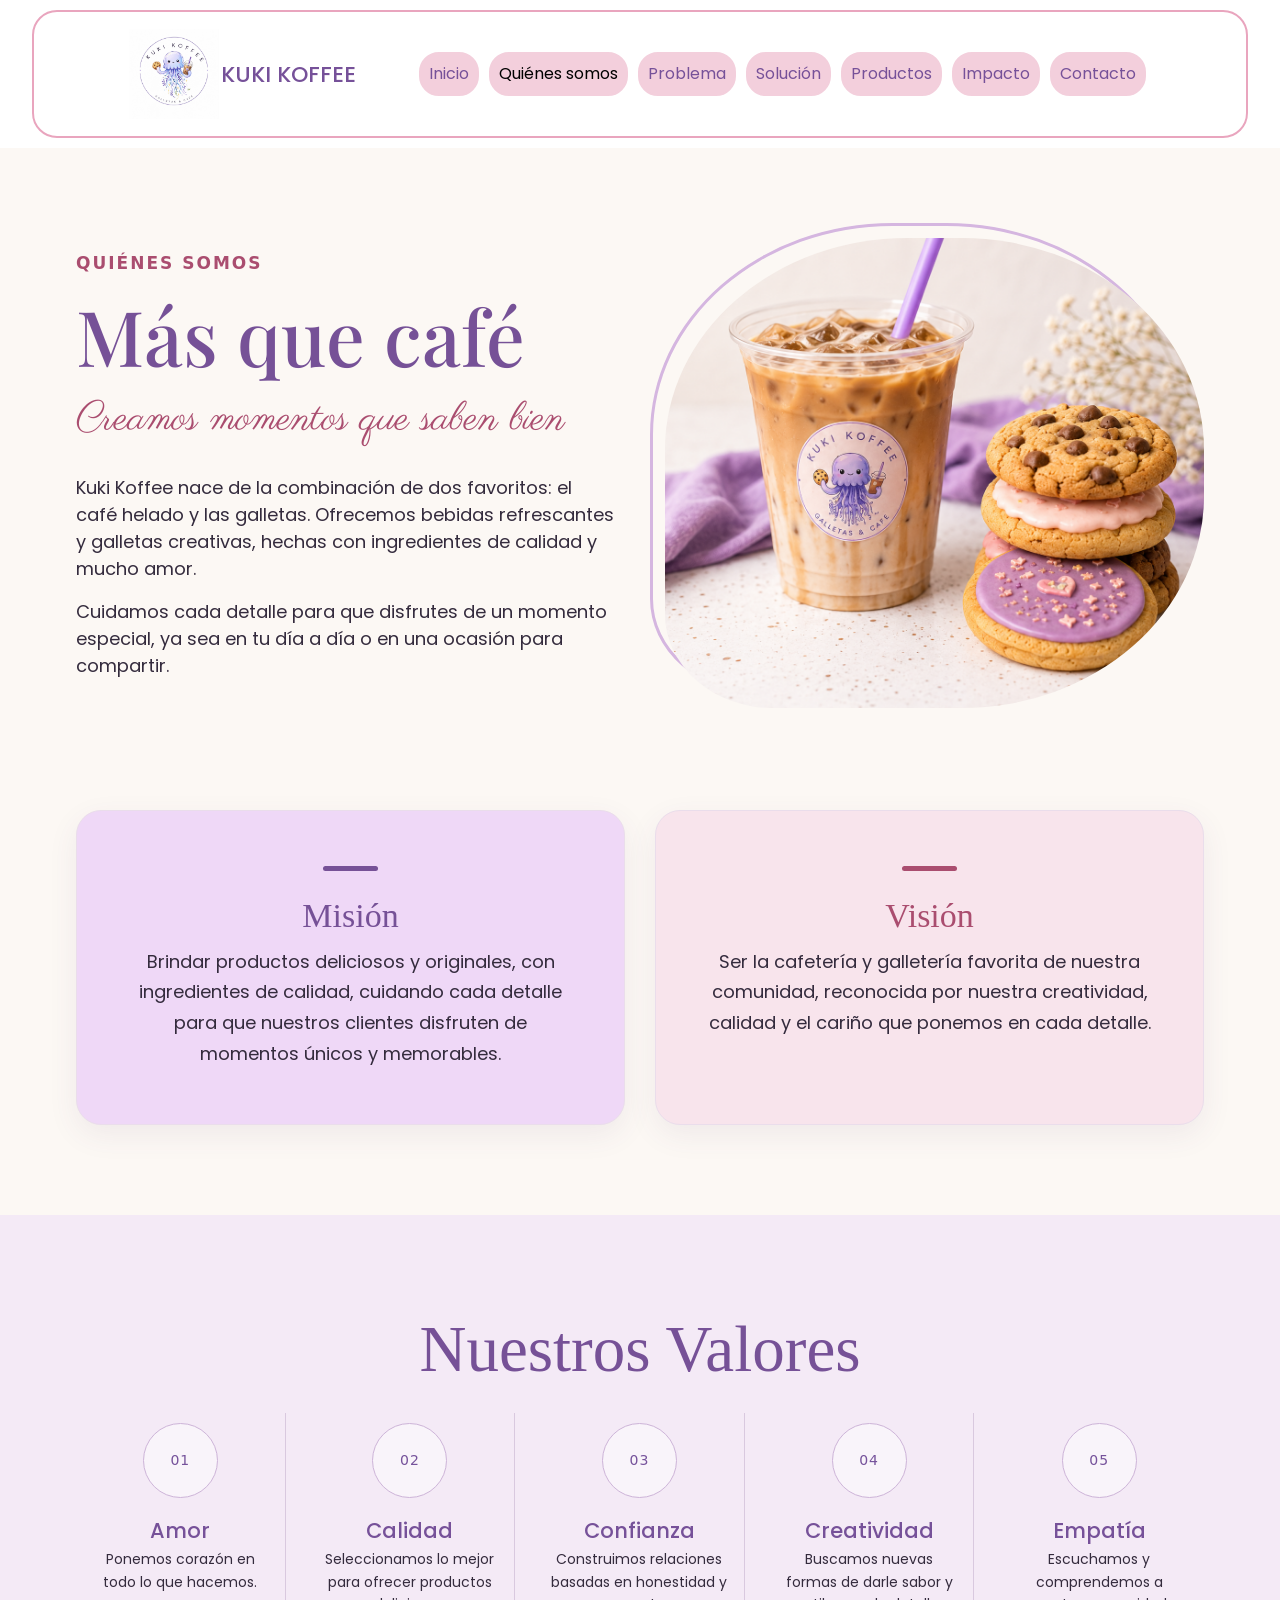
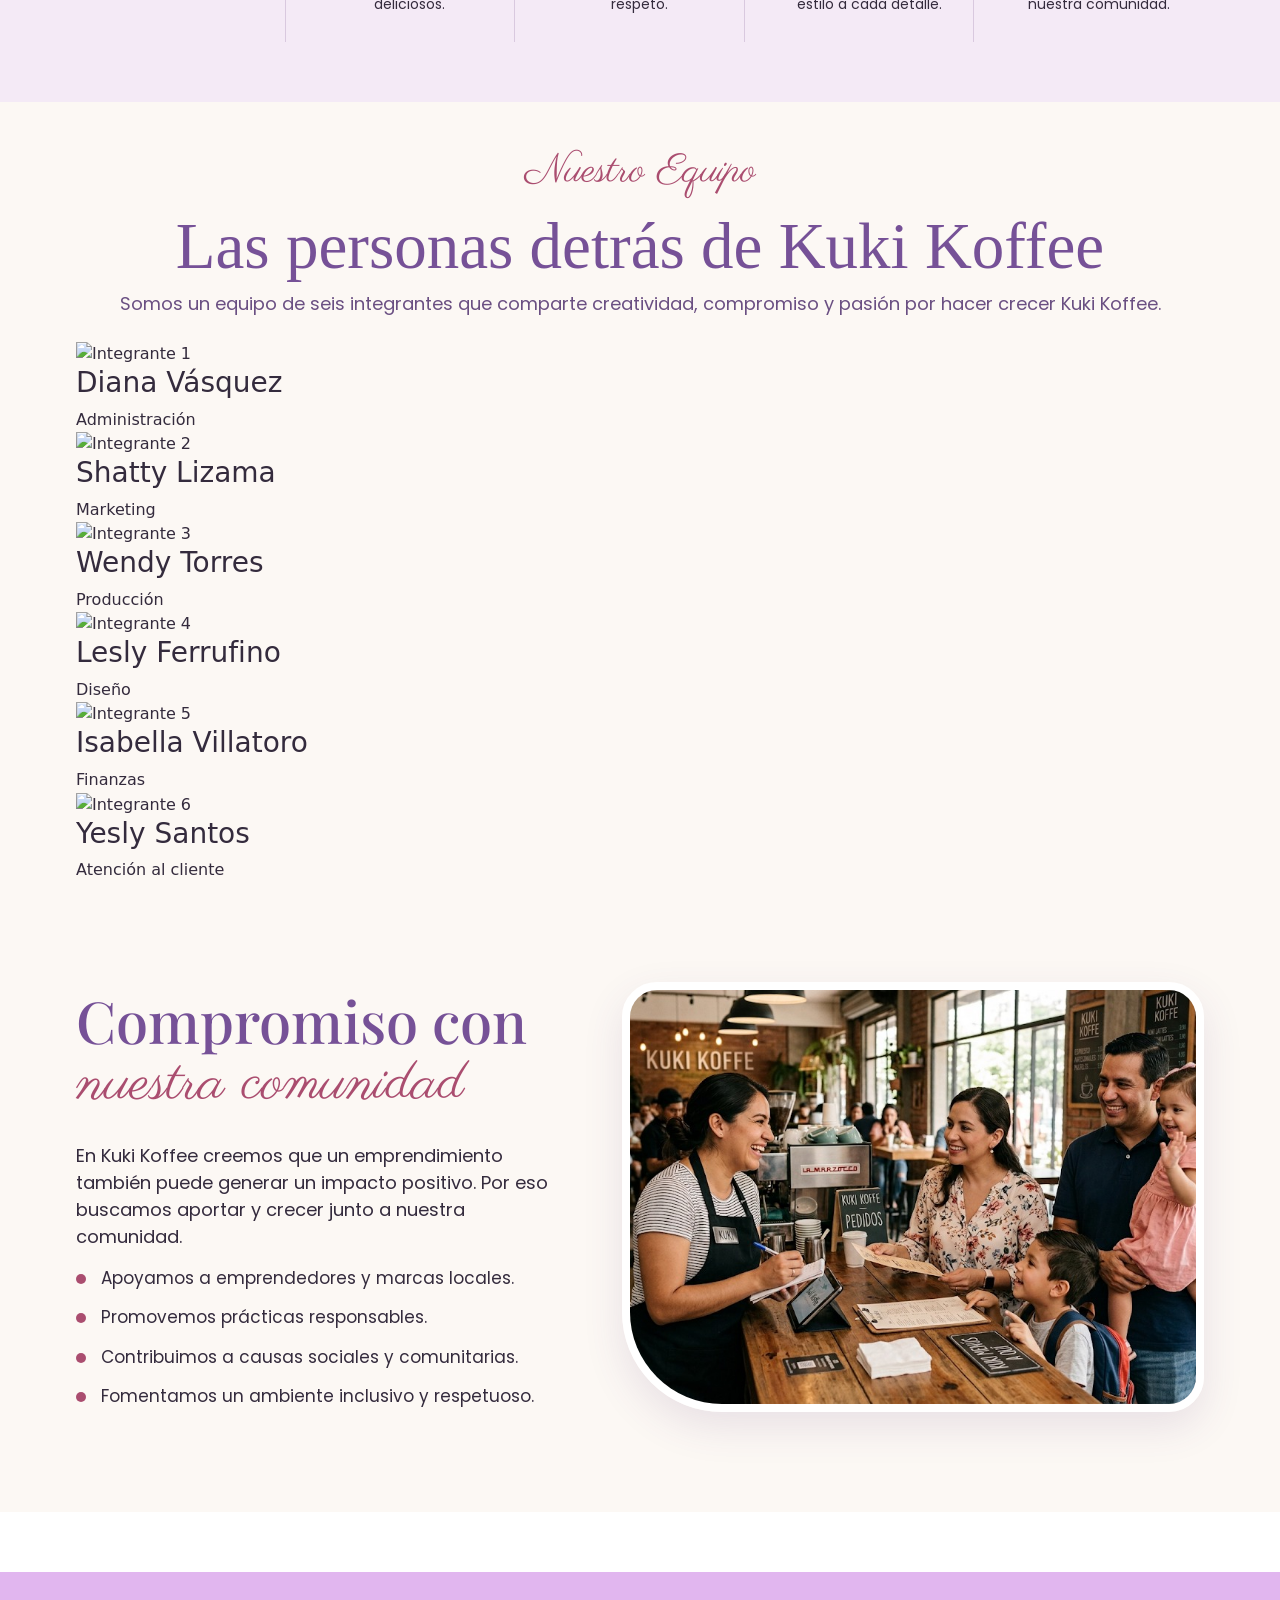
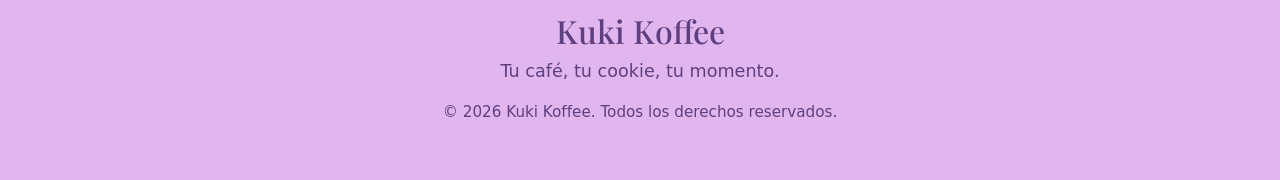
==== commit ae861271: "Update 'nosotros.html' with new content and structure The HTML structure has been updated, including" ====
--- a/Kuki/pages/nosotros.html
+++ b/Kuki/pages/nosotros.html
@@ -255,6 +255,101 @@
 
     </section>
 
+    <!-- =========================
+     NUESTRO EQUIPO
+========================= -->
+<section class="equipo">
+
+    <div class="container">
+
+        <div class="section-title">
+            <span class="kuki-slogan2">Nuestro Equipo</span>
+
+            <h2>
+                Las personas detrás de Kuki Koffee
+            </h2>
+
+            <p class="kuki-descripcion">
+                Somos un equipo de seis integrantes que comparte
+                creatividad, compromiso y pasión por hacer crecer
+                Kuki Koffee.
+            </p>
+        </div>
+
+
+        <div class="equipo-grid">
+
+            <!-- Integrante 1 -->
+            <div class="integrante">
+                <div class="integrante-foto">
+                    <img src="../img/integrante1.jpeg" alt="Integrante 1">
+                </div>
+
+                <h3>Diana Vásquez</h3>
+                <span>Administración</span>
+            </div>
+
+
+            <!-- Integrante 2 -->
+            <div class="integrante">
+                <div class="integrante-foto">
+                    <img src="../img/integrante2.jpeg" alt="Integrante 2">
+                </div>
+
+                <h3>Shatty Lizama</h3>
+                <span>Marketing</span>
+            </div>
+
+
+            <!-- Integrante 3 -->
+            <div class="integrante">
+                <div class="integrante-foto">
+                    <img src="../img/integrante3.jpeg" alt="Integrante 3">
+                </div>
+
+                <h3>Wendy Torres</h3>
+                <span>Producción</span>
+            </div>
+
+
+            <!-- Integrante 4 -->
+            <div class="integrante">
+                <div class="integrante-foto">
+                    <img src="../img/integrante4.jpeg" alt="Integrante 4">
+                </div>
+
+                <h3>Lesly Ferrufino</h3>
+                <span>Diseño</span>
+            </div>
+
+
+            <!-- Integrante 5 -->
+            <div class="integrante">
+                <div class="integrante-foto">
+                    <img src="../img/integrante5.jpeg" alt="Integrante 5">
+                </div>
+
+                <h3>Isabella Villatoro</h3>
+                <span>Finanzas</span>
+            </div>
+
+
+            <!-- Integrante 6 -->
+            <div class="integrante">
+                <div class="integrante-foto">
+                    <img src="../img/integrante6.jpeg" alt="Integrante 6">
+                </div>
+
+                <h3>Yesly Santos</h3>
+                <span>Atención al cliente</span>
+            </div>
+
+        </div>
+
+    </div>
+
+</section>
+
 
     <!-- =========================
          COMPROMISO
@@ -351,4 +446,4 @@
 
 </body>
 
-</html>+</html>
